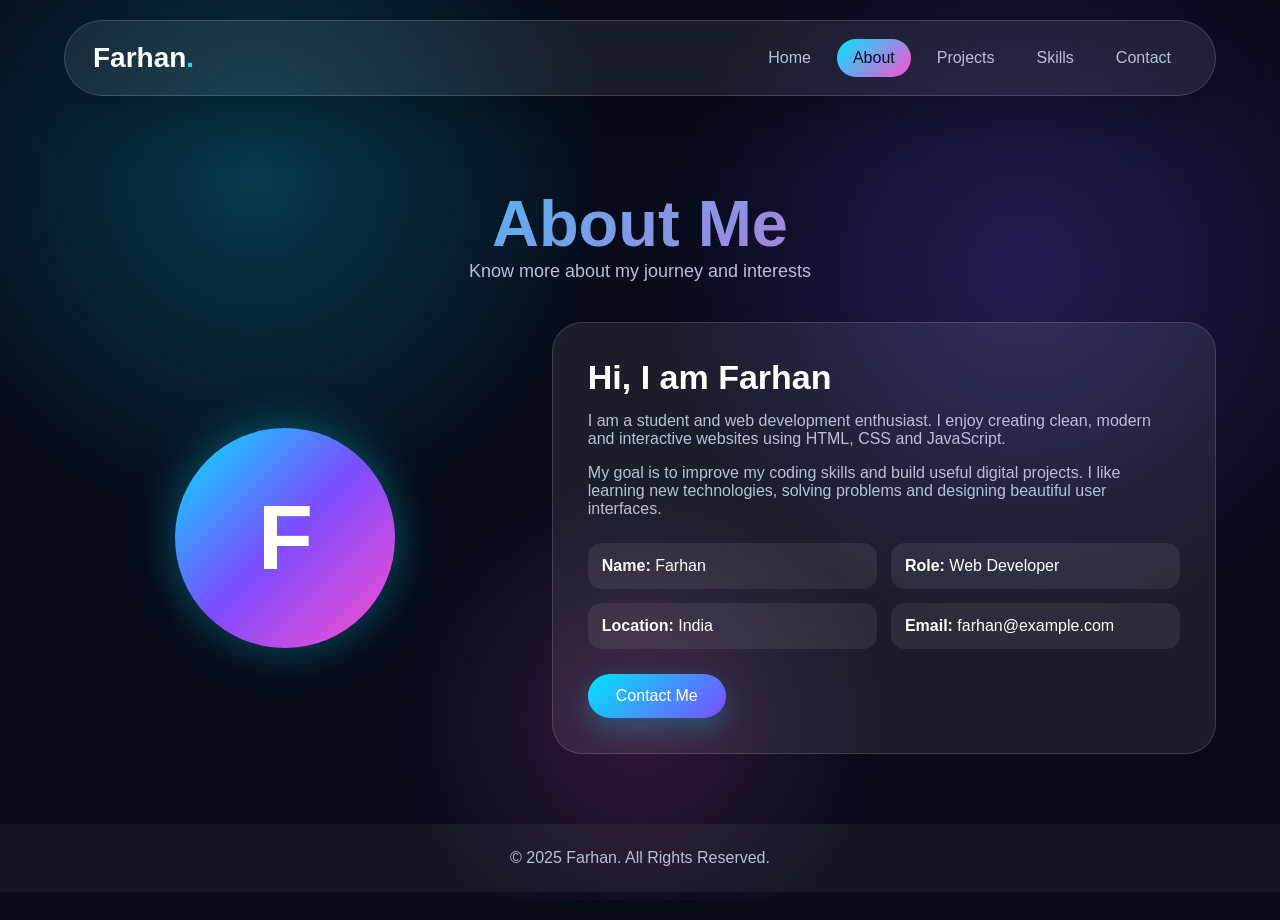
==== about.html @ f192869a "Add files via upload" ====
<!DOCTYPE html>
<html lang="en">
<head>
  <meta charset="UTF-8" />
  <meta name="viewport" content="width=device-width, initial-scale=1.0" />
  <title>About | Farhan</title>
  <link rel="stylesheet" href="style.css" />
</head>
<body>

  <div class="animated-bg"></div>

  <header>
    <a href="index.html" class="logo">Farhan<span>.</span></a>

    <nav id="navbar">
      <a href="index.html">Home</a>
      <a href="about.html" class="active">About</a>
      <a href="projects.html">Projects</a>
      <a href="skills.html">Skills</a>
      <a href="contact.html">Contact</a>
    </nav>

    <button class="menu-btn" onclick="toggleMenu()">☰</button>
  </header>

  <section class="page-heading reveal">
    <h1>About Me</h1>
    <p>Know more about my journey and interests</p>
  </section>

  <section class="about-container">
    <div class="about-image reveal">
      <div class="big-circle">F</div>
    </div>

    <div class="about-text reveal">
      <h2>Hi, I am Farhan</h2>
      <p>
        I am a student and web development enthusiast. I enjoy creating clean,
        modern and interactive websites using HTML, CSS and JavaScript.
      </p>
      <p>
        My goal is to improve my coding skills and build useful digital projects.
        I like learning new technologies, solving problems and designing beautiful user interfaces.
      </p>

      <div class="info-grid">
        <div><strong>Name:</strong> Farhan</div>
        <div><strong>Role:</strong> Web Developer</div>
        <div><strong>Location:</strong> India</div>
        <div><strong>Email:</strong> farhan@example.com</div>
      </div>

      <a href="contact.html" class="btn primary">Contact Me</a>
    </div>
  </section>

  <footer>
    <p>© 2025 Farhan. All Rights Reserved.</p>
  </footer>

  <script src="script.js"></script>
</body>
</html>
---- style.css ----
* {
  margin: 0;
  padding: 0;
  box-sizing: border-box;
  font-family: "Segoe UI", Arial, sans-serif;
}

:root {
  --bg: #070b1a;
  --card: rgba(255, 255, 255, 0.08);
  --text: #ffffff;
  --muted: #b8c0d9;
  --primary: #00e5ff;
  --secondary: #7c4dff;
  --pink: #ff4ecd;
}

body {
  min-height: 100vh;
  background: var(--bg);
  color: var(--text);
  overflow-x: hidden;
}

.animated-bg {
  position: fixed;
  inset: 0;
  z-index: -1;
  background:
    radial-gradient(circle at 20% 20%, rgba(0, 229, 255, 0.22), transparent 28%),
    radial-gradient(circle at 80% 30%, rgba(124, 77, 255, 0.25), transparent 30%),
    radial-gradient(circle at 50% 80%, rgba(255, 78, 205, 0.18), transparent 25%),
    #070b1a;
  animation: bgMove 10s ease-in-out infinite alternate;
}

@keyframes bgMove {
  from {
    filter: hue-rotate(0deg);
    transform: scale(1);
  }
  to {
    filter: hue-rotate(25deg);
    transform: scale(1.05);
  }
}

/* Header */

header {
  width: 90%;
  max-width: 1200px;
  margin: 20px auto;
  padding: 18px 28px;
  display: flex;
  justify-content: space-between;
  align-items: center;
  background: rgba(255, 255, 255, 0.08);
  border: 1px solid rgba(255, 255, 255, 0.16);
  border-radius: 50px;
  backdrop-filter: blur(15px);
  position: sticky;
  top: 20px;
  z-index: 1000;
  box-shadow: 0 20px 50px rgba(0, 0, 0, 0.25);
}

.logo {
  font-size: 28px;
  font-weight: 800;
  color: var(--text);
  text-decoration: none;
}

.logo span {
  color: var(--primary);
}

nav {
  display: flex;
  gap: 10px;
}

nav a {
  color: var(--muted);
  text-decoration: none;
  padding: 10px 16px;
  border-radius: 30px;
  transition: 0.3s;
}

nav a:hover,
nav a.active {
  color: #07111f;
  background: linear-gradient(135deg, var(--primary), var(--pink));
}

.menu-btn {
  display: none;
  background: none;
  color: white;
  border: none;
  font-size: 28px;
  cursor: pointer;
}

/* Common */

.page-section,
.page-heading,
.about-container,
.projects-grid,
.skills-container,
.tools,
.contact-container,
.stats {
  width: 90%;
  max-width: 1200px;
  margin: auto;
}

.btn {
  display: inline-block;
  padding: 13px 28px;
  border-radius: 30px;
  text-decoration: none;
  border: none;
  cursor: pointer;
  font-size: 16px;
  transition: 0.3s;
}

.btn.primary {
  background: linear-gradient(135deg, var(--primary), var(--secondary));
  color: white;
  box-shadow: 0 10px 25px rgba(0, 229, 255, 0.25);
}

.btn.secondary {
  background: transparent;
  color: white;
  border: 1px solid rgba(255, 255, 255, 0.3);
}

.btn:hover {
  transform: translateY(-4px);
}

/* Home */

.hero {
  min-height: 78vh;
  display: grid;
  grid-template-columns: 1.2fr 0.8fr;
  align-items: center;
  gap: 50px;
  padding: 70px 0;
}

.tag {
  display: inline-block;
  color: var(--primary);
  margin-bottom: 15px;
  letter-spacing: 2px;
  text-transform: uppercase;
  font-size: 14px;
}

.hero h1 {
  font-size: clamp(42px, 7vw, 78px);
  line-height: 1.05;
  margin-bottom: 14px;
}

.hero h1 span {
  background: linear-gradient(135deg, var(--primary), var(--pink));
  -webkit-background-clip: text;
  color: transparent;
}

.hero h2 {
  font-size: 28px;
  margin-bottom: 18px;
  color: var(--muted);
}

.hero h2 span {
  color: var(--primary);
}

.hero p {
  color: var(--muted);
  max-width: 620px;
  font-size: 18px;
}

.hero-buttons {
  margin-top: 30px;
  display: flex;
  gap: 18px;
  flex-wrap: wrap;
}

.hero-card {
  padding: 35px;
  text-align: center;
  background: var(--card);
  border: 1px solid rgba(255, 255, 255, 0.16);
  border-radius: 35px;
  backdrop-filter: blur(16px);
  animation: float 4s ease-in-out infinite;
}

.profile-circle,
.big-circle {
  width: 220px;
  height: 220px;
  margin: auto;
  border-radius: 50%;
  background: linear-gradient(135deg, var(--primary), var(--secondary), var(--pink));
  display: grid;
  place-items: center;
  font-size: 90px;
  font-weight: 900;
  box-shadow: 0 0 45px rgba(0, 229, 255, 0.35);
}

.hero-card h3 {
  margin-top: 20px;
  font-size: 28px;
}

.hero-card p {
  color: var(--muted);
}

@keyframes float {
  0%, 100% {
    transform: translateY(0);
  }
  50% {
    transform: translateY(-18px);
  }
}

.stats {
  display: grid;
  grid-template-columns: repeat(3, 1fr);
  gap: 25px;
  margin-bottom: 70px;
}

.stats div {
  padding: 28px;
  text-align: center;
  background: var(--card);
  border-radius: 25px;
  border: 1px solid rgba(255, 255, 255, 0.14);
}

.stats h3 {
  font-size: 38px;
  color: var(--primary);
}

.stats p {
  color: var(--muted);
}

/* Page Heading */

.page-heading {
  text-align: center;
  padding: 70px 0 40px;
}

.page-heading h1 {
  font-size: clamp(38px, 6vw, 65px);
  background: linear-gradient(135deg, var(--primary), var(--pink));
  -webkit-background-clip: text;
  color: transparent;
}

.page-heading p {
  color: var(--muted);
  font-size: 18px;
}

/* About */

.about-container {
  display: grid;
  grid-template-columns: 0.8fr 1.2fr;
  align-items: center;
  gap: 45px;
  padding-bottom: 70px;
}

.about-text {
  background: var(--card);
  padding: 35px;
  border-radius: 30px;
  border: 1px solid rgba(255, 255, 255, 0.14);
}

.about-text h2 {
  font-size: 34px;
  margin-bottom: 15px;
}

.about-text p {
  color: var(--muted);
  margin-bottom: 16px;
}

.info-grid {
  display: grid;
  grid-template-columns: repeat(2, 1fr);
  gap: 14px;
  margin: 25px 0;
}

.info-grid div {
  background: rgba(255,255,255,0.07);
  padding: 14px;
  border-radius: 14px;
}

/* Projects */

.projects-grid {
  padding-bottom: 80px;
  display: grid;
  grid-template-columns: repeat(3, 1fr);
  gap: 25px;
}

.project-card {
  padding: 30px;
  background: var(--card);
  border-radius: 28px;
  border: 1px solid rgba(255, 255, 255, 0.14);
  transition: 0.35s;
  position: relative;
  overflow: hidden;
}

.project-card::before {
  content: "";
  position: absolute;
  inset: -2px;
  background: linear-gradient(135deg, transparent, rgba(0,229,255,0.3), transparent);
  transform: translateX(-100%);
  transition: 0.5s;
}

.project-card:hover::before {
  transform: translateX(100%);
}

.project-card:hover {
  transform: translateY(-10px);
}

.project-icon {
  font-size: 42px;
  margin-bottom: 18px;
}

.project-card h3 {
  font-size: 24px;
  margin-bottom: 12px;
}

.project-card p {
  color: var(--muted);
  margin-bottom: 18px;
}

.small-link {
  color: var(--primary);
  text-decoration: none;
}

/* Skills */

.skills-container {
  max-width: 850px;
  padding-bottom: 40px;
}

.skill {
  margin-bottom: 25px;
}

.skill-title {
  display: flex;
  justify-content: space-between;
  margin-bottom: 10px;
}

.skill-bar {
  height: 14px;
  background: rgba(255,255,255,0.1);
  border-radius: 20px;
  overflow: hidden;
}

.skill-fill {
  height: 100%;
  width: 0;
  background: linear-gradient(135deg, var(--primary), var(--pink));
  border-radius: 20px;
  animation: fillBar 1.8s forwards;
}

@keyframes fillBar {
  to {
    width: var(--width);
  }
}

.tools {
  text-align: center;
  padding-bottom: 80px;
}

.tools h2 {
  margin-bottom: 25px;
  font-size: 32px;
}

.tool-list {
  display: flex;
  justify-content: center;
  gap: 15px;
  flex-wrap: wrap;
}

.tool-list span {
  padding: 12px 22px;
  background: var(--card);
  border-radius: 30px;
  color: var(--muted);
  border: 1px solid rgba(255,255,255,0.14);
}

/* Contact */

.contact-container {
  display: grid;
  grid-template-columns: 0.8fr 1.2fr;
  gap: 30px;
  padding-bottom: 80px;
}

.contact-info,
.contact-form {
  background: var(--card);
  padding: 35px;
  border-radius: 30px;
  border: 1px solid rgba(255, 255, 255, 0.14);
}

.contact-info h2 {
  font-size: 32px;
  margin-bottom: 12px;
}

.contact-info p {
  color: var(--muted);
  margin-bottom: 24px;
}

.contact-box {
  display: flex;
  flex-direction: column;
  gap: 5px;
  margin-bottom: 16px;
  padding: 16px;
  background: rgba(255,255,255,0.07);
  border-radius: 16px;
}

.contact-box span {
  color: var(--muted);
}

.contact-form input,
.contact-form textarea {
  width: 100%;
  padding: 16px;
  margin-bottom: 16px;
  border-radius: 16px;
  border: 1px solid rgba(255,255,255,0.18);
  background: rgba(255,255,255,0.08);
  color: white;
  outline: none;
  font-size: 16px;
}

.contact-form input::placeholder,
.contact-form textarea::placeholder {
  color: #aeb7d1;
}

#formMsg {
  margin-top: 15px;
  color: var(--primary);
}

/* Reveal animation */

.reveal {
  opacity: 0;
  transform: translateY(40px);
  transition: 0.9s ease;
}

.reveal.show {
  opacity: 1;
  transform: translateY(0);
}

/* Footer */

footer {
  text-align: center;
  padding: 25px;
  color: var(--muted);
  background: rgba(255,255,255,0.05);
}

/* Responsive */

@media (max-width: 900px) {
  nav {
    position: absolute;
    top: 75px;
    right: 0;
    width: 100%;
    display: none;
    flex-direction: column;
    background: rgba(7, 11, 26, 0.95);
    border-radius: 25px;
    padding: 20px;
  }

  nav.show {
    display: flex;
  }

  .menu-btn {
    display: block;
  }

  .hero,
  .about-container,
  .contact-container {
    grid-template-columns: 1fr;
    text-align: center;
  }

  .hero-card {
    max-width: 380px;
    margin: auto;
  }

  .projects-grid {
    grid-template-columns: repeat(2, 1fr);
  }

  .info-grid {
    grid-template-columns: 1fr;
  }
}

@media (max-width: 600px) {
  header {
    width: 94%;
    padding: 15px 20px;
  }

  .projects-grid,
  .stats {
    grid-template-columns: 1fr;
  }

  .profile-circle,
  .big-circle {
    width: 180px;
    height: 180px;
    font-size: 72px;
  }

  .hero {
    padding-top: 40px;
  }
}
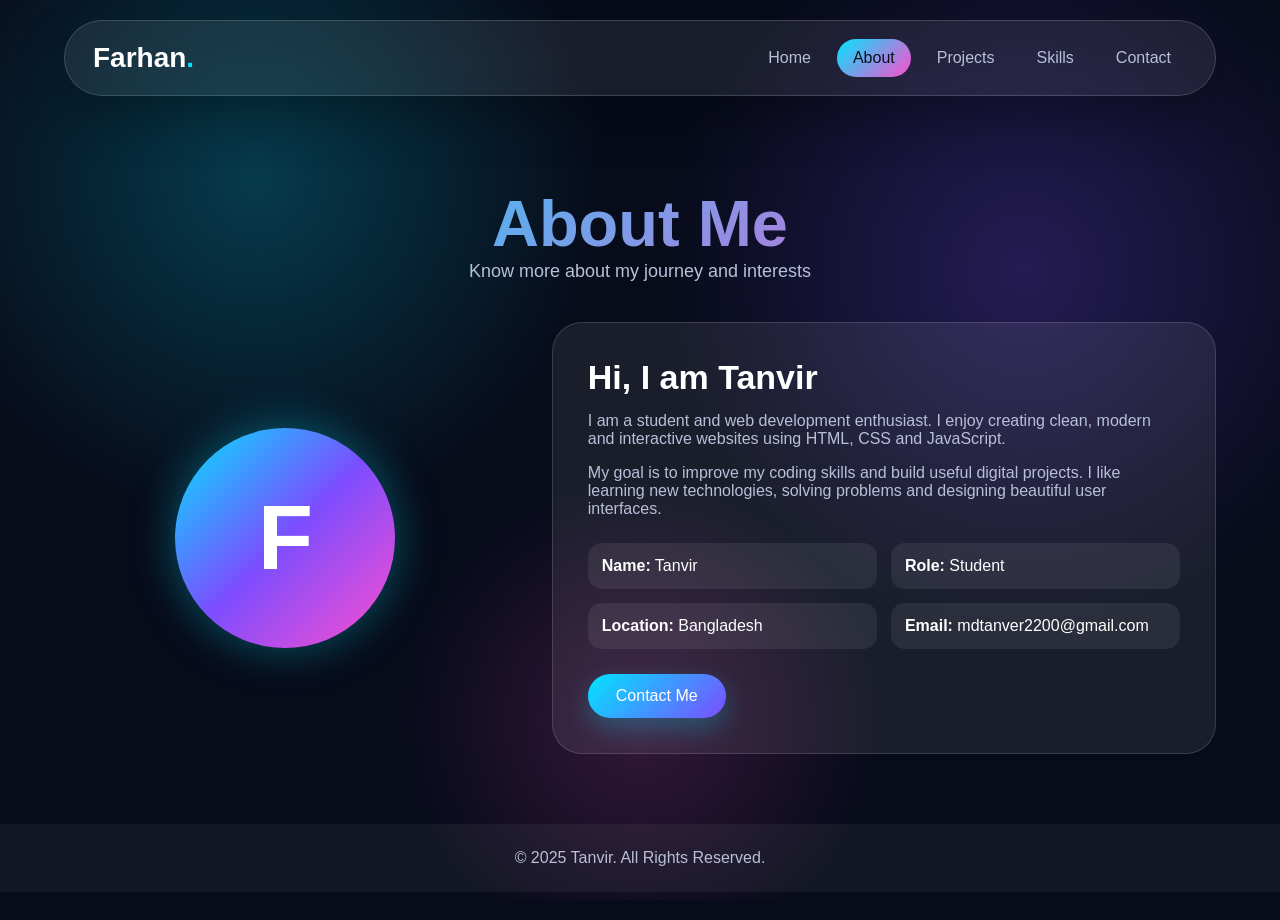
==== commit 1da610eb: "Update about.html" ====
--- a/about.html
+++ b/about.html
@@ -3,7 +3,7 @@
 <head>
   <meta charset="UTF-8" />
   <meta name="viewport" content="width=device-width, initial-scale=1.0" />
-  <title>About | Farhan</title>
+  <title>About | Tanvir</title>
   <link rel="stylesheet" href="style.css" />
 </head>
 <body>
@@ -35,7 +35,7 @@
     </div>
 
     <div class="about-text reveal">
-      <h2>Hi, I am Farhan</h2>
+      <h2>Hi, I am Tanvir</h2>
       <p>
         I am a student and web development enthusiast. I enjoy creating clean,
         modern and interactive websites using HTML, CSS and JavaScript.
@@ -46,10 +46,10 @@
       </p>
 
       <div class="info-grid">
-        <div><strong>Name:</strong> Farhan</div>
-        <div><strong>Role:</strong> Web Developer</div>
-        <div><strong>Location:</strong> India</div>
-        <div><strong>Email:</strong> farhan@example.com</div>
+        <div><strong>Name:</strong> Tanvir</div>
+        <div><strong>Role:</strong> Student</div>
+        <div><strong>Location:</strong> Bangladesh</div>
+        <div><strong>Email:</strong> mdtanver2200@gmail.com</div>
       </div>
 
       <a href="contact.html" class="btn primary">Contact Me</a>
@@ -57,9 +57,9 @@
   </section>
 
   <footer>
-    <p>© 2025 Farhan. All Rights Reserved.</p>
+    <p>© 2025 Tanvir. All Rights Reserved.</p>
   </footer>
 
   <script src="script.js"></script>
 </body>
-</html>+</html>
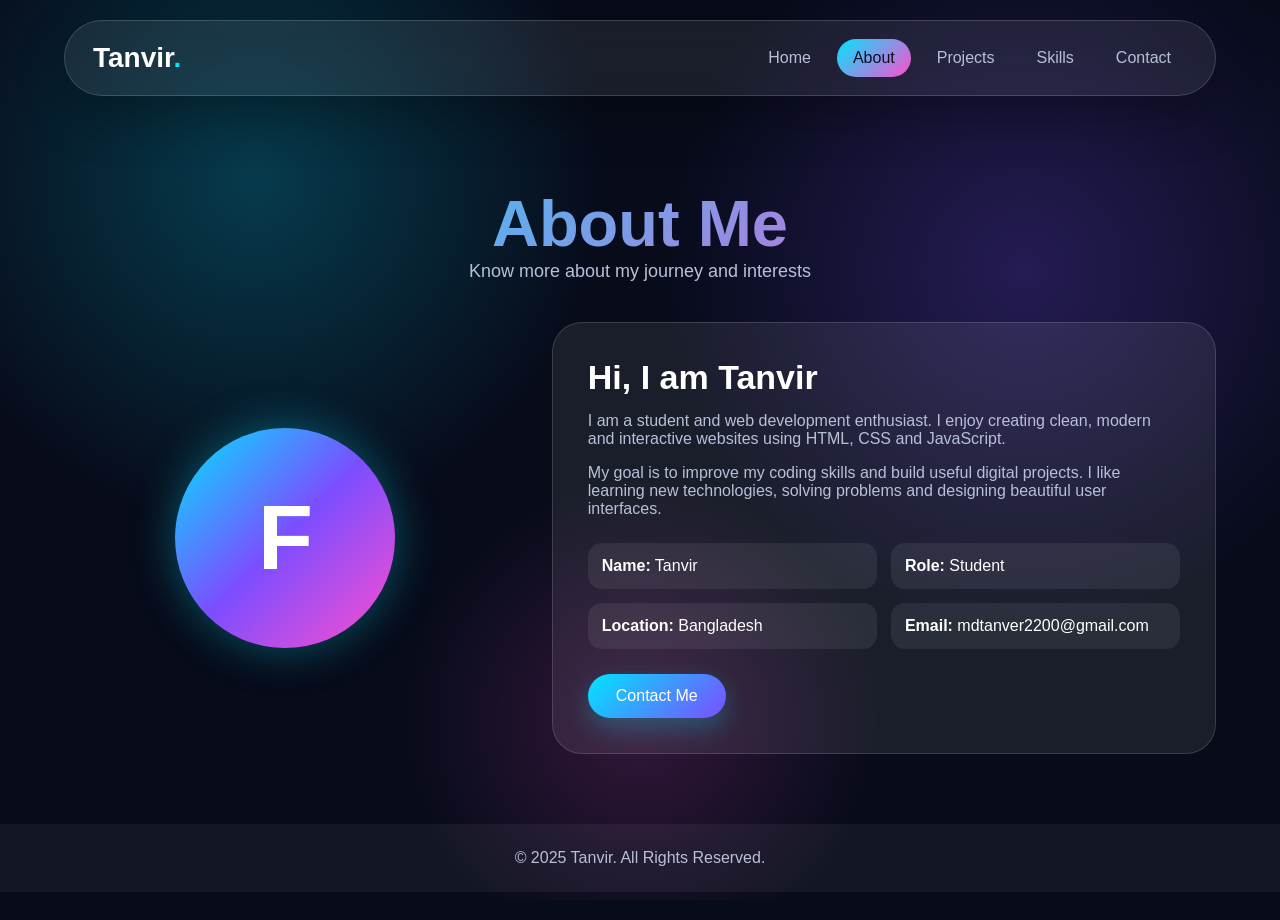
==== commit 033b4acc: "Fix formatting issues in about.html" ====
--- a/about.html
+++ b/about.html
@@ -11,7 +11,7 @@
   <div class="animated-bg"></div>
 
   <header>
-    <a href="index.html" class="logo">Farhan<span>.</span></a>
+    <a href="index.html" class="logo">Tanvir<span>.</span></a>
 
     <nav id="navbar">
       <a href="index.html">Home</a>
